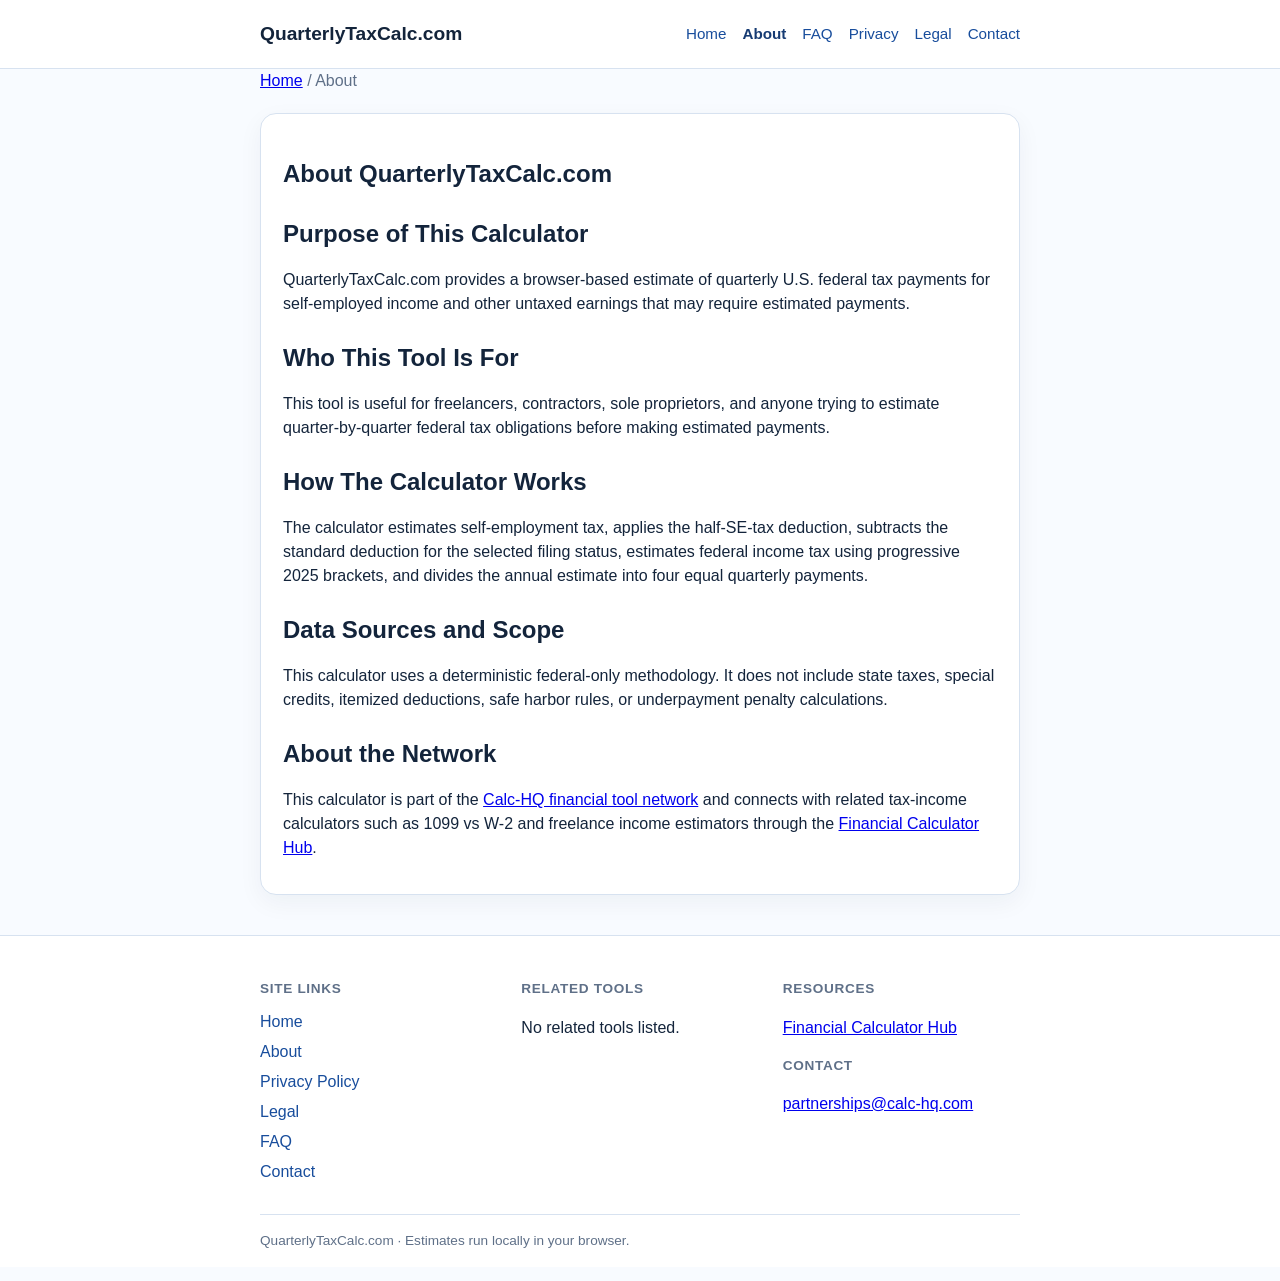
==== about.html @ eb17fa2a "Fix generic related-calculator copy on FAQ and About pages - FAQ: replaced 'after-tax salary, bonus " ====
<!doctype html>
<html lang="en">
<head>
  <meta charset="utf-8">
  <meta name="viewport" content="width=device-width, initial-scale=1">
  <title>About | QuarterlyTaxCalc.com</title>
  <meta name="description" content="Learn how QuarterlyTaxCalc.com estimates quarterly federal tax payments using 2025 brackets, standard deductions, and self-employment tax rules.">
  <link rel="canonical" href="https://quarterlytaxcalc.com/about.html">
  <meta name="robots" content="index, follow">
  <meta property="og:type" content="website">
  <meta property="og:title" content="About | QuarterlyTaxCalc.com">
  <meta property="og:description" content="Learn how QuarterlyTaxCalc.com estimates quarterly federal tax payments using 2025 brackets, standard deductions, and self-employment tax rules.">
  <meta property="og:url" content="https://quarterlytaxcalc.com/about.html">
  <meta name="google-adsense-account" content="ca-pub-7744853829365165">
  <link rel="icon" href="assets/favicon.svg" type="image/svg+xml">
  <script async src="https://pagead2.googlesyndication.com/pagead/js/adsbygoogle.js?client=ca-pub-7744853829365165" crossorigin="anonymous"></script>
  <link rel="stylesheet" href="styles.css?v=layout-repair-0430">
<script type="application/ld+json">
{
  "@context": "https://schema.org",
  "@type": "AboutPage",
  "name": "About",
  "url": "https://quarterlytaxcalc.com/about.html",
  "description": "Learn how QuarterlyTaxCalc.com estimates quarterly federal tax payments using 2025 brackets, standard deductions, and self-employment tax rules."
}
</script>
</head>
<body>
<header class="site-header">
    <div class="container header-inner">
      <a class="brand" href="/">QuarterlyTaxCalc.com</a>
      <div data-site-header-nav></div>
    </div>
  </header>

<main class="container">
  <section class="hero">
    <div class="breadcrumbs"><a href="/">Home</a> / About</div>
    <div class="page-copy"><div class="section-card">
      <h1>About QuarterlyTaxCalc.com</h1>
      <h2>Purpose of This Calculator</h2>
      <p>QuarterlyTaxCalc.com provides a browser-based estimate of quarterly U.S. federal tax payments for self-employed income and other untaxed earnings that may require estimated payments.</p>
      <h2>Who This Tool Is For</h2>
      <p>This tool is useful for freelancers, contractors, sole proprietors, and anyone trying to estimate quarter-by-quarter federal tax obligations before making estimated payments.</p>
      <h2>How The Calculator Works</h2>
      <p>The calculator estimates self-employment tax, applies the half-SE-tax deduction, subtracts the standard deduction for the selected filing status, estimates federal income tax using progressive 2025 brackets, and divides the annual estimate into four equal quarterly payments.</p>
      <h2>Data Sources and Scope</h2>
      <p>This calculator uses a deterministic federal-only methodology. It does not include state taxes, special credits, itemized deductions, safe harbor rules, or underpayment penalty calculations.</p>
      <h2>About the Network</h2>
      <p>This calculator is part of the <a href="https://calc-hq.com/" target="_blank" rel="noopener">Calc-HQ financial tool network</a> and connects with related tax-income calculators such as 1099 vs W-2 and freelance income estimators through the <a href="https://calc-hq.com/" target="_blank" rel="noopener">Financial Calculator Hub</a>.</p>
    </div>
  </section>
</main>
<footer class="site-footer">
    <div class="container" id="site-footer"></div>
  </footer>
  <script src="/assets/config.js"></script>
  <script src="/assets/network.js"></script>
  <script src="/assets/ads.js"></script>
  <script src="/assets/app.js"></script>
</body>
</html>
---- styles.css ----
:root {
  --bg: #f8fbff;
  --panel: #ffffff;
  --panel-alt: #fbfdff;
  --text: #13243b;
  --muted: #5f7088;
  --primary: #184d9c;
  --primary-dark: #163b73;
  --border: #d7e2f0;
  --success: #0f7a43;
}
* { box-sizing: border-box; }
body {
  margin: 0;
  font-family: Arial, Helvetica, sans-serif;
  background: var(--bg);
  color: var(--text);
  line-height: 1.5;
}
.container { max-width: 800px; margin: 0 auto; padding: 0 20px; }
.site-header, .site-footer { background: var(--panel); border-bottom: 1px solid var(--border); }
.site-footer { border-top: 1px solid var(--border); border-bottom: 0; margin-top: 40px; }
.header-inner { min-height: 68px; display: flex; align-items: center; justify-content: space-between; }
.brand { font-size: 1.2rem; font-weight: 700; text-decoration: none; color: var(--text); }
main { padding: 24px 0 40px; }
.hero-grid { display: grid; grid-template-columns: 1.2fr 1fr; gap: 20px; }
.card, .section-card {
  background: var(--panel);
  border: 1px solid var(--border);
  border-radius: 16px;
  padding: 22px;
  box-shadow: 0 8px 24px rgba(19, 36, 59, 0.05);
}
.section-card { margin-top: 20px; }
.breadcrumbs, .muted, .notice { color: var(--muted); }
.ad-slot {
  margin-top: 16px;
  min-height: 0;
  border: 1px dashed var(--border);
  border-radius: 12px;
  display: flex;
  align-items: center;
  justify-content: center;
  background: var(--panel-alt);
}
label { display: block; margin: 0 0 6px; font-weight: 600; }
input, select, button {
  width: 100%;
  padding: 12px 14px;
  border-radius: 10px;
  border: 1px solid var(--border);
  font: inherit;
  margin-bottom: 14px;
}
button {
  background: var(--primary);
  color: #fff;
  border: 0;
  font-weight: 700;
  cursor: pointer;
}
button:hover { background: var(--primary-dark); }
.results-grid {
  display: grid;
  grid-template-columns: repeat(auto-fit, minmax(210px, 1fr));
  gap: 14px;
}
.result-box {
  background: var(--panel-alt);
  border: 1px solid var(--border);
  border-radius: 12px;
  padding: 16px;
}
.result-label { display: block; color: var(--muted); margin-bottom: 8px; }
.result-value { font-size: 1.4rem; font-weight: 800; }
.result-value.highlight { color: var(--primary); }
.example-table, .faq-table { width: 100%; border-collapse: collapse; }
.example-table th, .example-table td, .faq-table th, .faq-table td {
  border: 1px solid var(--border);
  padding: 10px;
  text-align: left;
}
.footer-links { display: flex; flex-wrap: wrap; gap: 16px; padding: 20px 0; }
.footer-links a { color: var(--primary); text-decoration: none; }
@media (max-width: 820px) {
  .hero-grid { grid-template-columns: 1fr; }
}
.footer-email { color: var(--muted); }
[data-site-header-nav] nav a { color: var(--primary); text-decoration:none; }
.footer-grid { display: grid; grid-template-columns: repeat(auto-fit, minmax(200px, 1fr)); gap: 24px; padding: 32px 0 16px; }
.footer-grid h2 { font-size: 0.85rem; text-transform: uppercase; letter-spacing: 0.05em; color: var(--muted); margin-bottom: 10px; }
.footer-nav-links { list-style: none; padding: 0; margin: 0; }
.footer-nav-links li { margin-bottom: 6px; }
.footer-nav-links a { color: var(--primary); text-decoration: none; }
.footer-meta { color: var(--muted); font-size: 0.85rem; padding: 16px 0; border-top: 1px solid var(--border); margin-top: 8px; }
.header-nav { display: flex; gap: 16px; flex-wrap: wrap; }
.header-nav a { color: var(--primary); text-decoration: none; font-size: 0.95rem; }
.header-nav a.active { font-weight: 700; color: var(--primary-dark); }
.adsense-unit { height: 0; overflow: hidden; }
.adsense-unit ins, .adsense-unit iframe { height: 0 !important; max-height: 0 !important; }
.adsense-unit.active { height: auto; overflow: visible; }
.adsense-unit.active ins, .adsense-unit.active iframe { height: auto !important; max-height: none !important; }
.page-copy { max-width: 800px; margin: 0 auto; }
.page-copy h1 { margin-bottom: 16px; }
.page-copy h2 { margin-top: 24px; margin-bottom: 8px; }
.page-copy p { margin-bottom: 12px; }
@media (max-width: 600px) {
  .page-copy { padding: 0 8px; }
  body { padding-bottom: env(safe-area-inset-bottom, 0); }
}
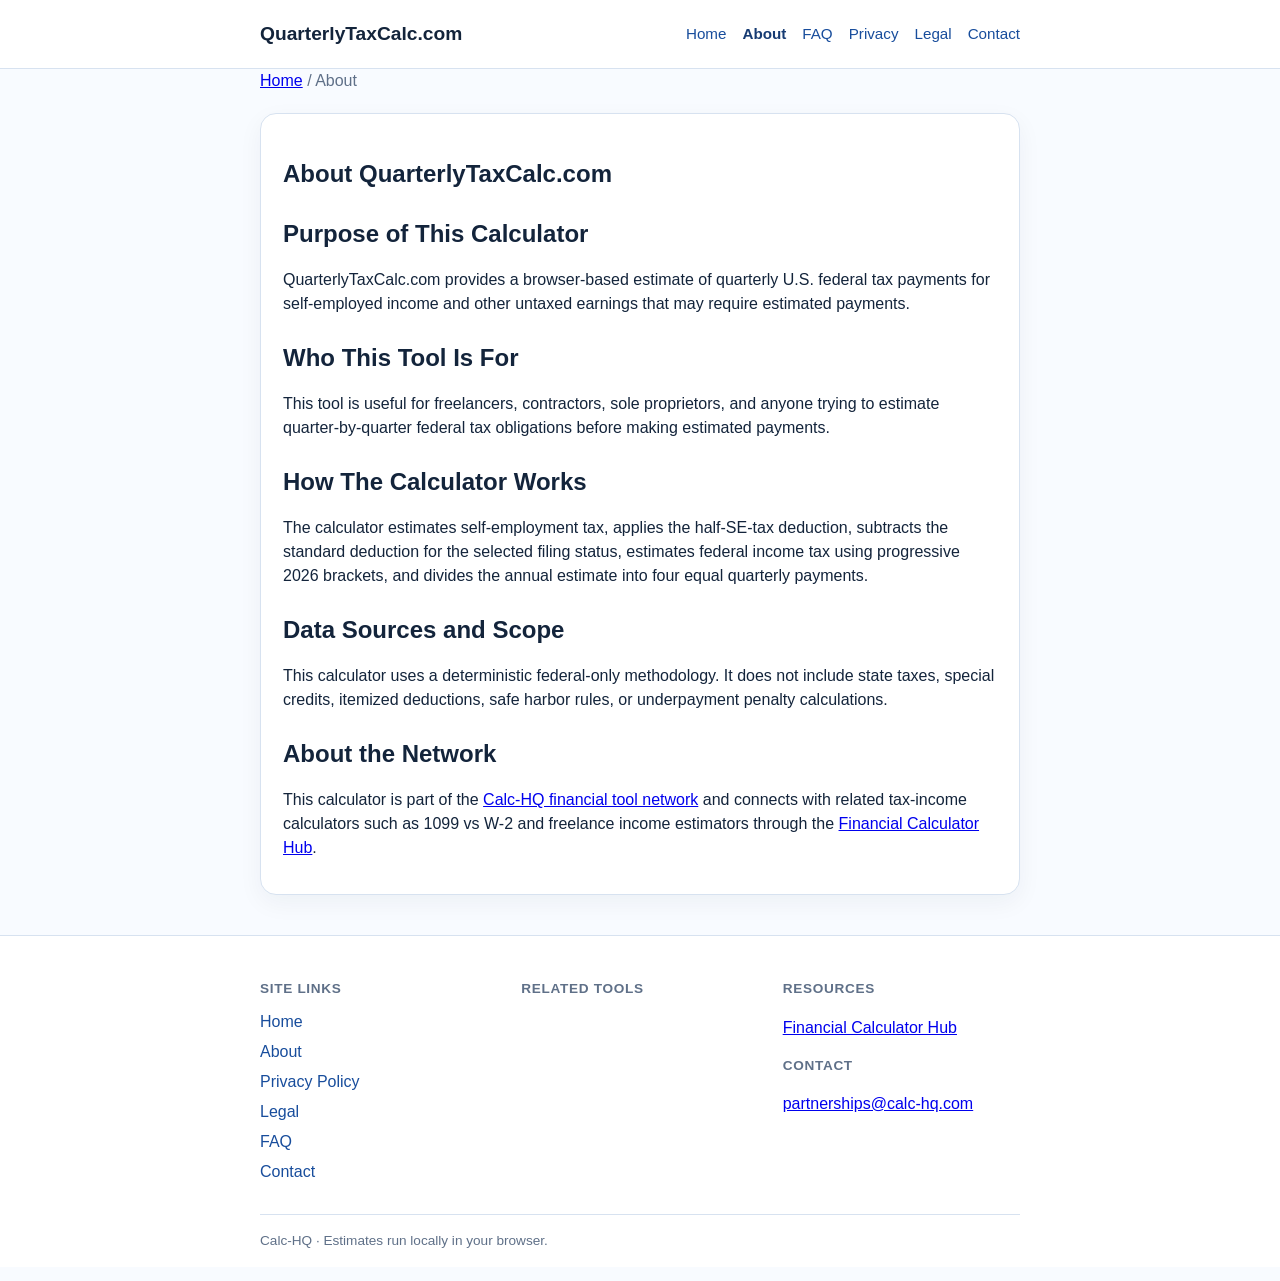
==== commit dd7ec2f4: "Patch: update 2025 → 2026 tax year, SS wage base $184,500, std deductions, brackets - Tax year label" ====
--- a/about.html
+++ b/about.html
@@ -4,24 +4,24 @@
   <meta charset="utf-8">
   <meta name="viewport" content="width=device-width, initial-scale=1">
   <title>About | QuarterlyTaxCalc.com</title>
-  <meta name="description" content="Learn how QuarterlyTaxCalc.com estimates quarterly federal tax payments using 2025 brackets, standard deductions, and self-employment tax rules.">
+  <meta name="description" content="Learn how QuarterlyTaxCalc.com estimates quarterly federal tax payments using 2026 brackets, standard deductions, and self-employment tax rules.">
   <link rel="canonical" href="https://quarterlytaxcalc.com/about.html">
   <meta name="robots" content="index, follow">
   <meta property="og:type" content="website">
   <meta property="og:title" content="About | QuarterlyTaxCalc.com">
-  <meta property="og:description" content="Learn how QuarterlyTaxCalc.com estimates quarterly federal tax payments using 2025 brackets, standard deductions, and self-employment tax rules.">
+  <meta property="og:description" content="Learn how QuarterlyTaxCalc.com estimates quarterly federal tax payments using 2026 brackets, standard deductions, and self-employment tax rules.">
   <meta property="og:url" content="https://quarterlytaxcalc.com/about.html">
   <meta name="google-adsense-account" content="ca-pub-7744853829365165">
   <link rel="icon" href="assets/favicon.svg" type="image/svg+xml">
   <script async src="https://pagead2.googlesyndication.com/pagead/js/adsbygoogle.js?client=ca-pub-7744853829365165" crossorigin="anonymous"></script>
-  <link rel="stylesheet" href="styles.css?v=layout-repair-0430">
+  <link rel="stylesheet" href="styles.css?v=layout-repair-0501c">
 <script type="application/ld+json">
 {
   "@context": "https://schema.org",
   "@type": "AboutPage",
   "name": "About",
   "url": "https://quarterlytaxcalc.com/about.html",
-  "description": "Learn how QuarterlyTaxCalc.com estimates quarterly federal tax payments using 2025 brackets, standard deductions, and self-employment tax rules."
+  "description": "Learn how QuarterlyTaxCalc.com estimates quarterly federal tax payments using 2026 brackets, standard deductions, and self-employment tax rules."
 }
 </script>
 </head>
@@ -43,7 +43,7 @@
       <h2>Who This Tool Is For</h2>
       <p>This tool is useful for freelancers, contractors, sole proprietors, and anyone trying to estimate quarter-by-quarter federal tax obligations before making estimated payments.</p>
       <h2>How The Calculator Works</h2>
-      <p>The calculator estimates self-employment tax, applies the half-SE-tax deduction, subtracts the standard deduction for the selected filing status, estimates federal income tax using progressive 2025 brackets, and divides the annual estimate into four equal quarterly payments.</p>
+      <p>The calculator estimates self-employment tax, applies the half-SE-tax deduction, subtracts the standard deduction for the selected filing status, estimates federal income tax using progressive 2026 brackets, and divides the annual estimate into four equal quarterly payments.</p>
       <h2>Data Sources and Scope</h2>
       <p>This calculator uses a deterministic federal-only methodology. It does not include state taxes, special credits, itemized deductions, safe harbor rules, or underpayment penalty calculations.</p>
       <h2>About the Network</h2>
@@ -52,6 +52,7 @@
   </section>
 </main>
 <footer class="site-footer">
+    <div class="container" id="related-calculators"></div>
     <div class="container" id="site-footer"></div>
   </footer>
   <script src="/assets/config.js"></script>
--- a/styles.css
+++ b/styles.css
@@ -105,6 +105,26 @@
 .page-copy h2 { margin-top: 24px; margin-bottom: 8px; }
 .page-copy p { margin-bottom: 12px; }
 @media (max-width: 600px) {
+  .header-inner {
+    display: flex;
+    flex-direction: column;
+    align-items: stretch;
+  }
+  .brand {
+    display: block;
+    width: 100%;
+    font-size: 18px;
+    line-height: 1.2;
+    white-space: normal;
+    margin: 0 0 8px 0;
+  }
+  .header-nav {
+    display: flex;
+    flex-wrap: wrap;
+    width: 100%;
+    gap: 10px 14px;
+    font-size: 14px;
+  }
   .page-copy { padding: 0 8px; }
-  body { padding-bottom: env(safe-area-inset-bottom, 0); }
+  body { padding-bottom: env(safe-area-inset-bottom, 0); overflow-x: hidden; }
 }
